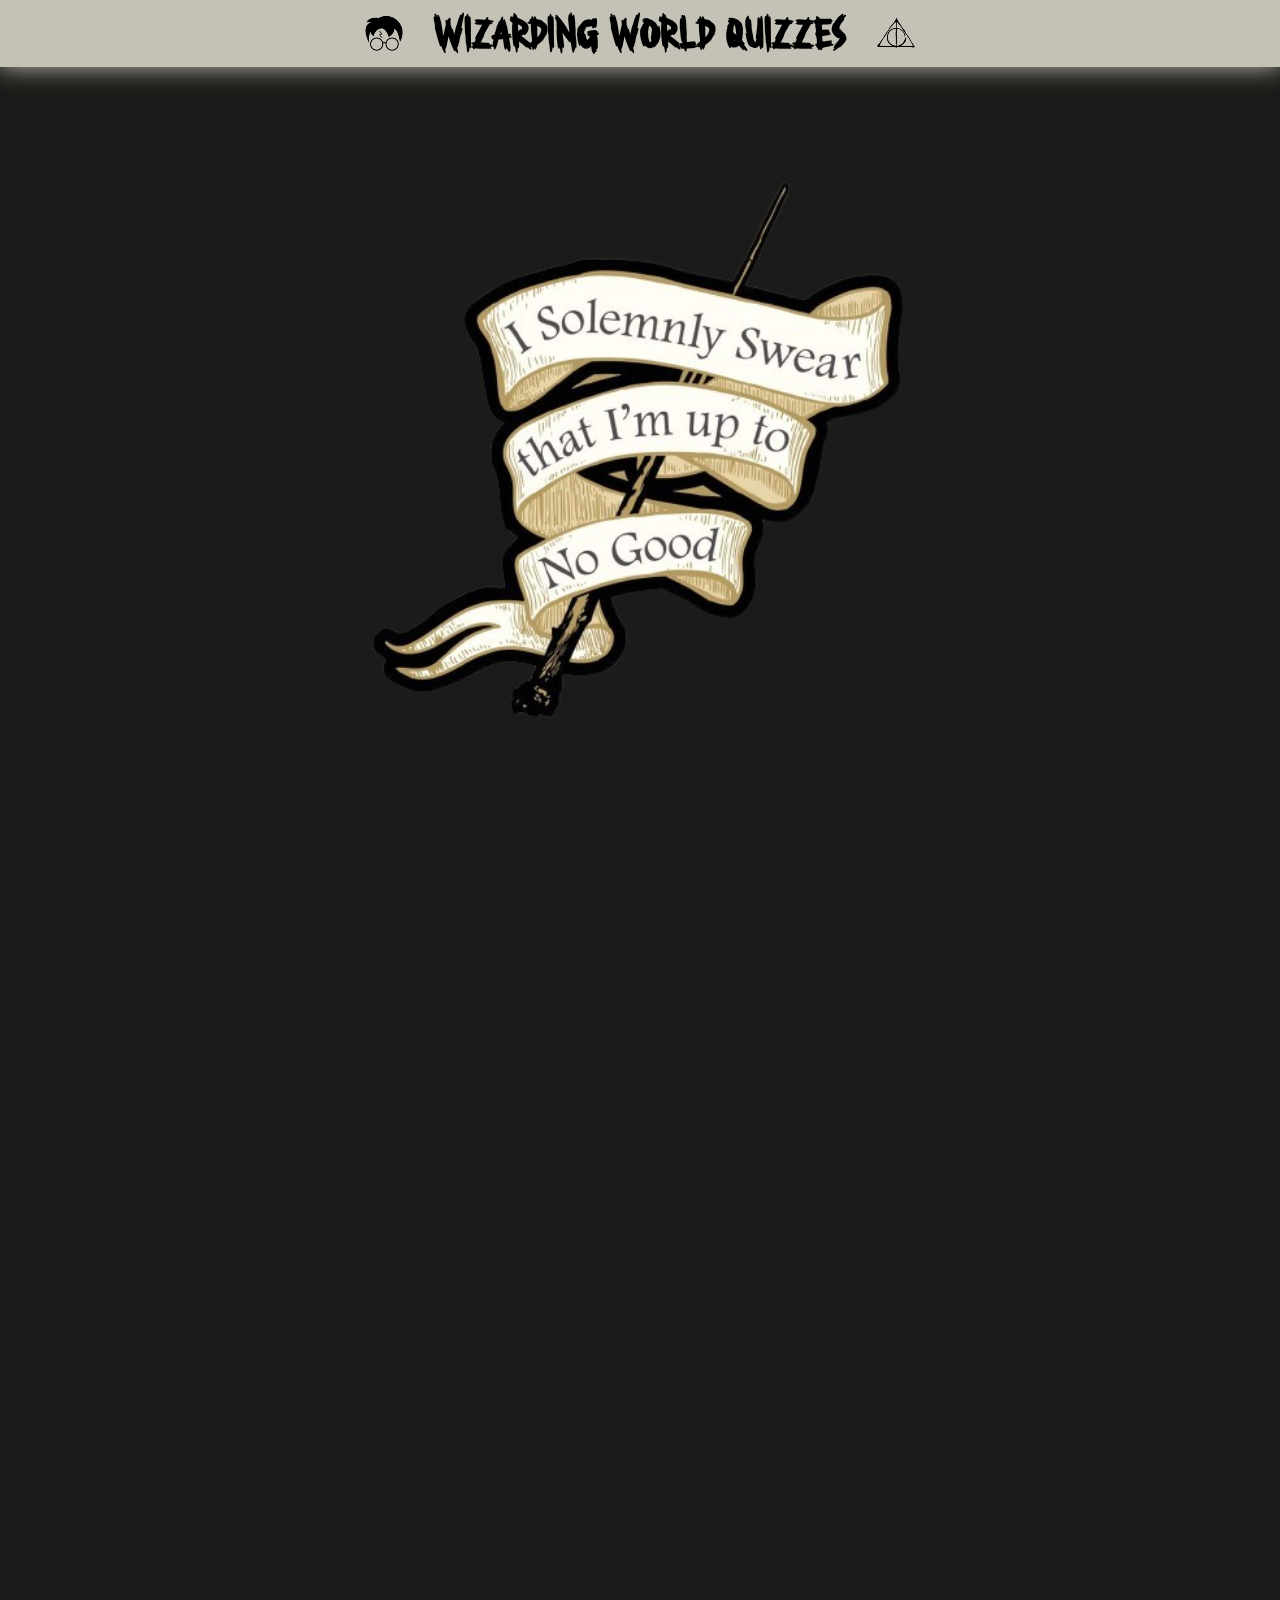
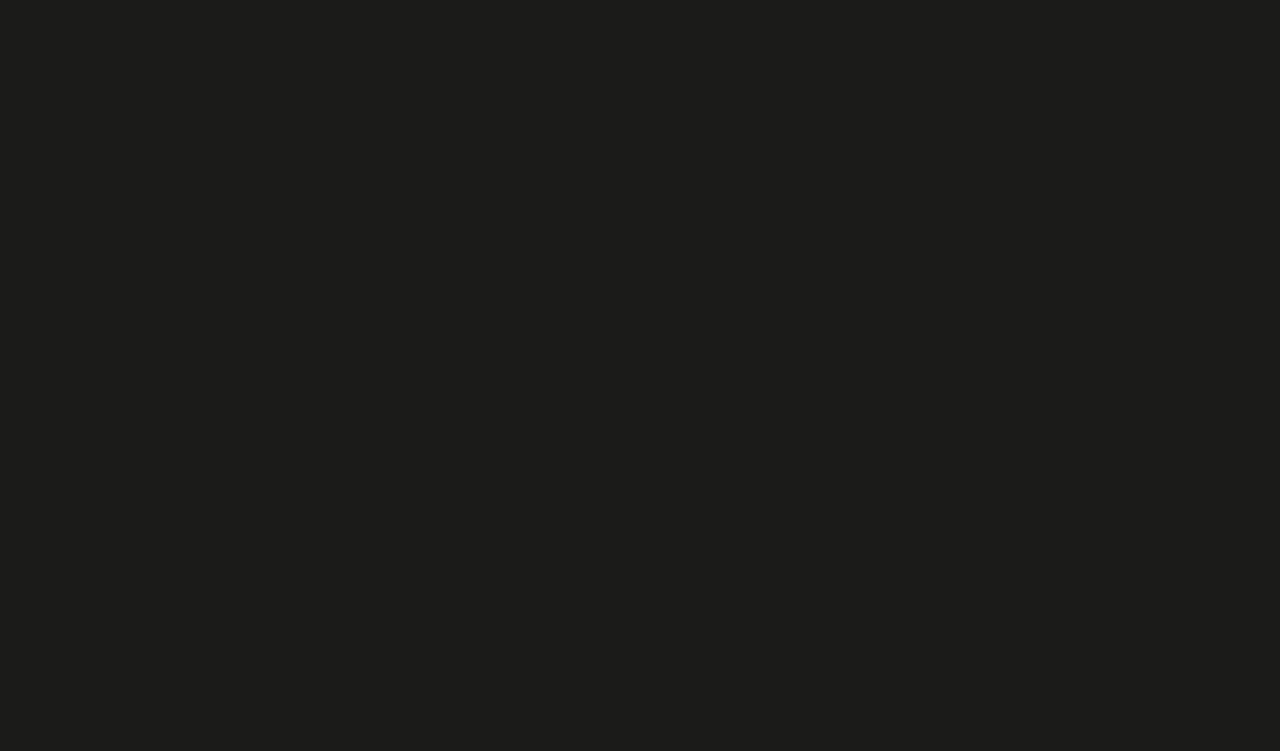
==== index.html @ fc4cdbff "Launch" ====
<!DOCTYPE html>
<html lang="en">

<head>
    <meta charset="UTF-8">
    <meta name="viewport" content="width=device-width, initial-scale=1.0">
    <link rel="stylesheet" href="css/main.css">
    <title>Harry Potter Quiz</title>
</head>

<body>
    <nav class="mobile-nav">
        <img src="images/harrypotterpng.png" alt="Harry Potter">
        <h1>Wizarding World Quizzes</h1>
        <img src="images/deathHallows.png" alt="">
    </nav>

    <div id="opening">
        <img src="images/open.png" alt="I Solemnly Swear that i'm up to no good">
    </div>

    <h1 id="header">Test your knowledge of Harry Potter Characters</h1>

    <main id="main-content">
        <div class="harrypotter quiz">
            <h1>What do you know about <span class="harry-name">Harry James Potter<span class="question-mark">?</span></span>
            </h1>
            <ul class="stickers">
                <li class="first-sticker"><img src="images/harrypotterpng.png" alt=""></li>
                <li class="second-sticker"><img src="images/deathHallows.png" alt=""></li>
            </ul>
            <a href="quizzes/harrypotter.html">
                <div class="start">
                    <h2>Start Quiz</h2>
                </div>
            </a>
        </div>
        
        <div class="ron quiz">
            <h1>What do you know about <span class="ron-name">Ronald Bilius Weasley</span><span class="question-mark">?</span>
            </h1>
            <ul class="stickers">
                <li class="first-sticker"><img src="images/ronald.png" alt=""></li>
                <li class="second-sticker"><img src="images/ron2.png" alt=""></li>
            </ul>
            <a href="quizzes/ron.html">
                <div class="start">
                    <h2>Start Quiz</h2>
                </div>
            </a>
        </div>

        <div class="hermione quiz">
            <h1>What do you know about <span class="hermione-name">Hermione Jean Granger</span><span class="question-mark">?</span></h1>
            <ul class="stickers">
                <li class="first-sticker"><img src="images/hermione1.png" alt=""></li>
                <li class="second-sticker"><img src="images/hermione2.png" alt=""></li>
            </ul>
            <a href="quizzes/hermione.html">
                <div class="start">
                    <h2>Start Quiz</h2>
                </div>
            </a>
        </div>

        <div class="dumbledore quiz">
            <h1>What do you know about <span class="dumbledore-name">Albus Percival Wulfric Brian Dumbledore</span><span class="question-mark">?</span></h1>
            <ul class="stickers">
                <li class="first-sticker"><img src="images/dumbledore1.png" alt=""></li>
                <li class="second-sticker"><img src="images/dumbledore2.png" alt=""></li>
            </ul>
            <a href="quizzes/dumbledore.html">
                <div class="start">
                    <h2>Start Quiz</h2>
                </div>
            </a>
        </div>

        <div class="draco quiz">
            <h1>What do you know about <span class="draco-name">Draco Lucius Malfoy</span><span class="question-mark">?</span></h1>
            <ul class="stickers">
                <li class="first-sticker"><img src="images/draco1.png" alt=""></li>
                <li class="second-sticker"><img src="images/draco2.png" alt=""></li>
            </ul>
            <a href="quizzes/draco.html">
                <div class="start">
                    <h2>Start Quiz</h2>
                </div>
            </a>
        </div>
    </main>

    <script src="script.js" ></script>
</body>

</html>
---- css/main.css ----
@font-face {
    font-family: 'HarryP';
    src: url('../font/HARRYP__.woff2') format('woff2'),
        url('../font/HARRYP__.woff') format('woff'),
        url('../font/HARRYP__.ttf') format('ttf');
}

@font-face {
    font-family: 'Magic Owl';
    src: url('../font/MagicOwlPersonalUse-WyO0O.woff2') format('woff2'),
        url('../font/MagicOwlPersonalUse-WyO0O.woff') format('woff'),
        url('../font/MagicOwlPersonalUse-WyO0O.ttf') format('ttf');
}

@font-face {
    font-family: 'Scary Notes';
    src: url('../font/ScaryNotesPersonalUse-ZVAxl.woff2') format('woff2'),
         url('../font/ScaryNotesPersonalUse-ZVAxl.woff') format('woff'),
         url('../font/ScaryNotesPersonalUse-ZVAxl.ttf') format('ttf');
}

@font-face {
    font-family: 'Dragon Hunter';
    src: url('../font/DragonHunter-9Ynxj.woff2') format('woff2'),
         url('../font/DragonHunter-9Ynxj.woff') format('woff'),
         url('../font/DragonHunter-9Ynxj.ttf') format('ttf');
}

::-webkit-scrollbar {
    display: none;
}

html {
    scrollbar-width: none;
}

body {
    -ms-overflow-style: none;
    background-color: #1B1B19;
    margin: 0;
    padding: 0;
}

#opening {
    width: 500px;
    height: 500px;
    margin: auto;
    transform: scale(1.3);
    margin-top: 9rem;
}

a {
    text-decoration: none;
    color: #C4C2B7;
}

.mobile-nav {
    background-color: #C4C2B7;
    left: 0;
    right: 0;
    top: 0;
    display: flex;
    justify-content: center;
    align-items: center;
    font-family: 'Scary Notes';
    max-height: 66.81px;
    gap: 30px;
    box-shadow: 0 0 25px rgba(196, 194, 183, 1);
}

#header {
    margin-top: 6rem;
    font-family: 'Magic Owl';
    color: #C4C2B7;
    text-align: center;
}

.stickers {
    list-style-type: none;
    display: flex;
    justify-content: center;
    padding-left: 0;
    gap: 3rem;
}

.start {
    background-color: #1B1B19;
    width: 8rem;
    margin: auto;
    padding: 5px;
    border-radius: 1rem;
    color: #C4C2B7;
}

.quiz {
    font-family: 'Dragon Hunter';
    background-color: #C4C2B7;
    width: 75%;
    margin: auto;
    font-size: 0.75rem;
    text-align: center;
    padding-top: 1rem;
    padding-bottom: 1rem;
    margin-bottom: 3rem;
    box-shadow: 0 0 15px rgba(196, 194, 183, 1);
    border-radius: 0.5rem;
}

.question-mark {
    font-family: 'Magic Owl';
}

img[src="images/ronald.png"] {
    transform: scale(1.2);
}

img[src="images/hermione1.png"] {
    transform: scale(1.2);
}

img[src="images/draco1.png"] {
    transform: scale(1.4);
}

img[src="images/draco2.png"] {
    transform: scale(0.8);
}

.first-sticker {
    transform: rotate(-35deg);
}

.second-sticker {
    transform: rotate(35deg);
}

.harry-name {
    background-image: linear-gradient(to right, #1B1B19, #931482);
    background-clip: text;
    color: transparent;
}

.ron-name {
    background-image: linear-gradient(to right, #1B1B19, #d17402);
    background-clip: text;
    color: transparent;
}

.hermione-name {
    background-image: linear-gradient(to right, #1B1B19, #790d0d);
    background-clip: text;
    color: transparent;
}

.dumbledore-name {
    background-image: linear-gradient(to right, #1B1B19, #5c4a59);
    background-clip: text;
    color: transparent;
}

.draco-name {
    background-image: linear-gradient(to right, #1B1B19, #0fa445);
    background-clip: text;
    color: transparent;
}

#results {
    font-family: 'Magic Owl';
}

.number {
    font-family: 'Magic Owl';
}

@media only screen and (min-width: 992px) {
    html {
        font-size: 1.4rem;
    }

    .header {
        padding-top: 3rem;
    }

    main {
        display: grid;
        grid-template-columns: repeat(2, 1fr);
        grid-auto-rows: 1fr;
    }

    .quiz {
        justify-self: center;
        align-self: center;
        height: auto;
    }

    nav {
        position: fixed;
    }

    .start:hover {
        opacity: 0.7;
    }
}
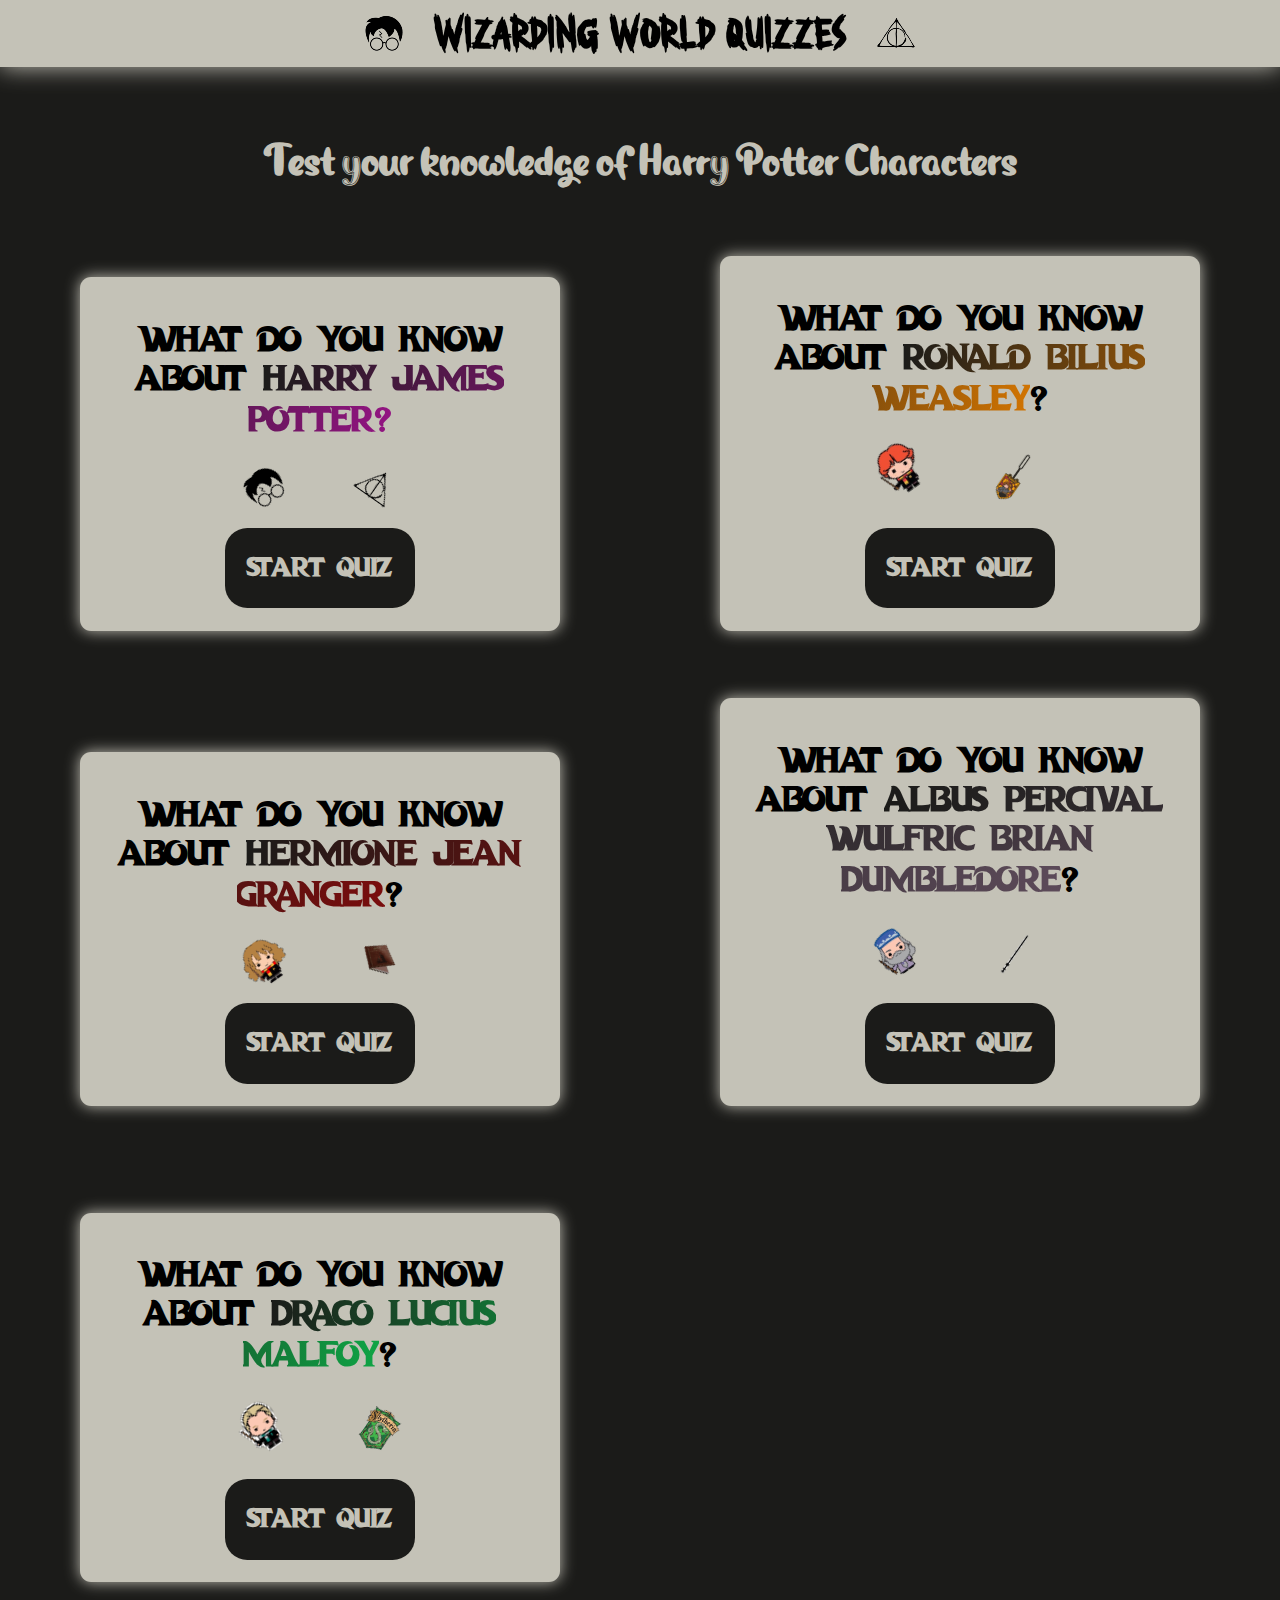
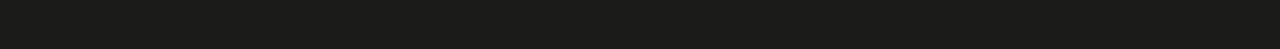
==== commit a9a0a29f: "." ====
--- a/index.html
+++ b/index.html
@@ -14,11 +14,7 @@
         <h1>Wizarding World Quizzes</h1>
         <img src="images/deathHallows.png" alt="">
     </nav>
-
-    <div id="opening">
-        <img src="images/open.png" alt="I Solemnly Swear that i'm up to no good">
-    </div>
-
+    
     <h1 id="header">Test your knowledge of Harry Potter Characters</h1>
 
     <main id="main-content">
--- a/css/main.css
+++ b/css/main.css
@@ -39,14 +39,6 @@
     background-color: #1B1B19;
     margin: 0;
     padding: 0;
-}
-
-#opening {
-    width: 500px;
-    height: 500px;
-    margin: auto;
-    transform: scale(1.3);
-    margin-top: 9rem;
 }
 
 a {
